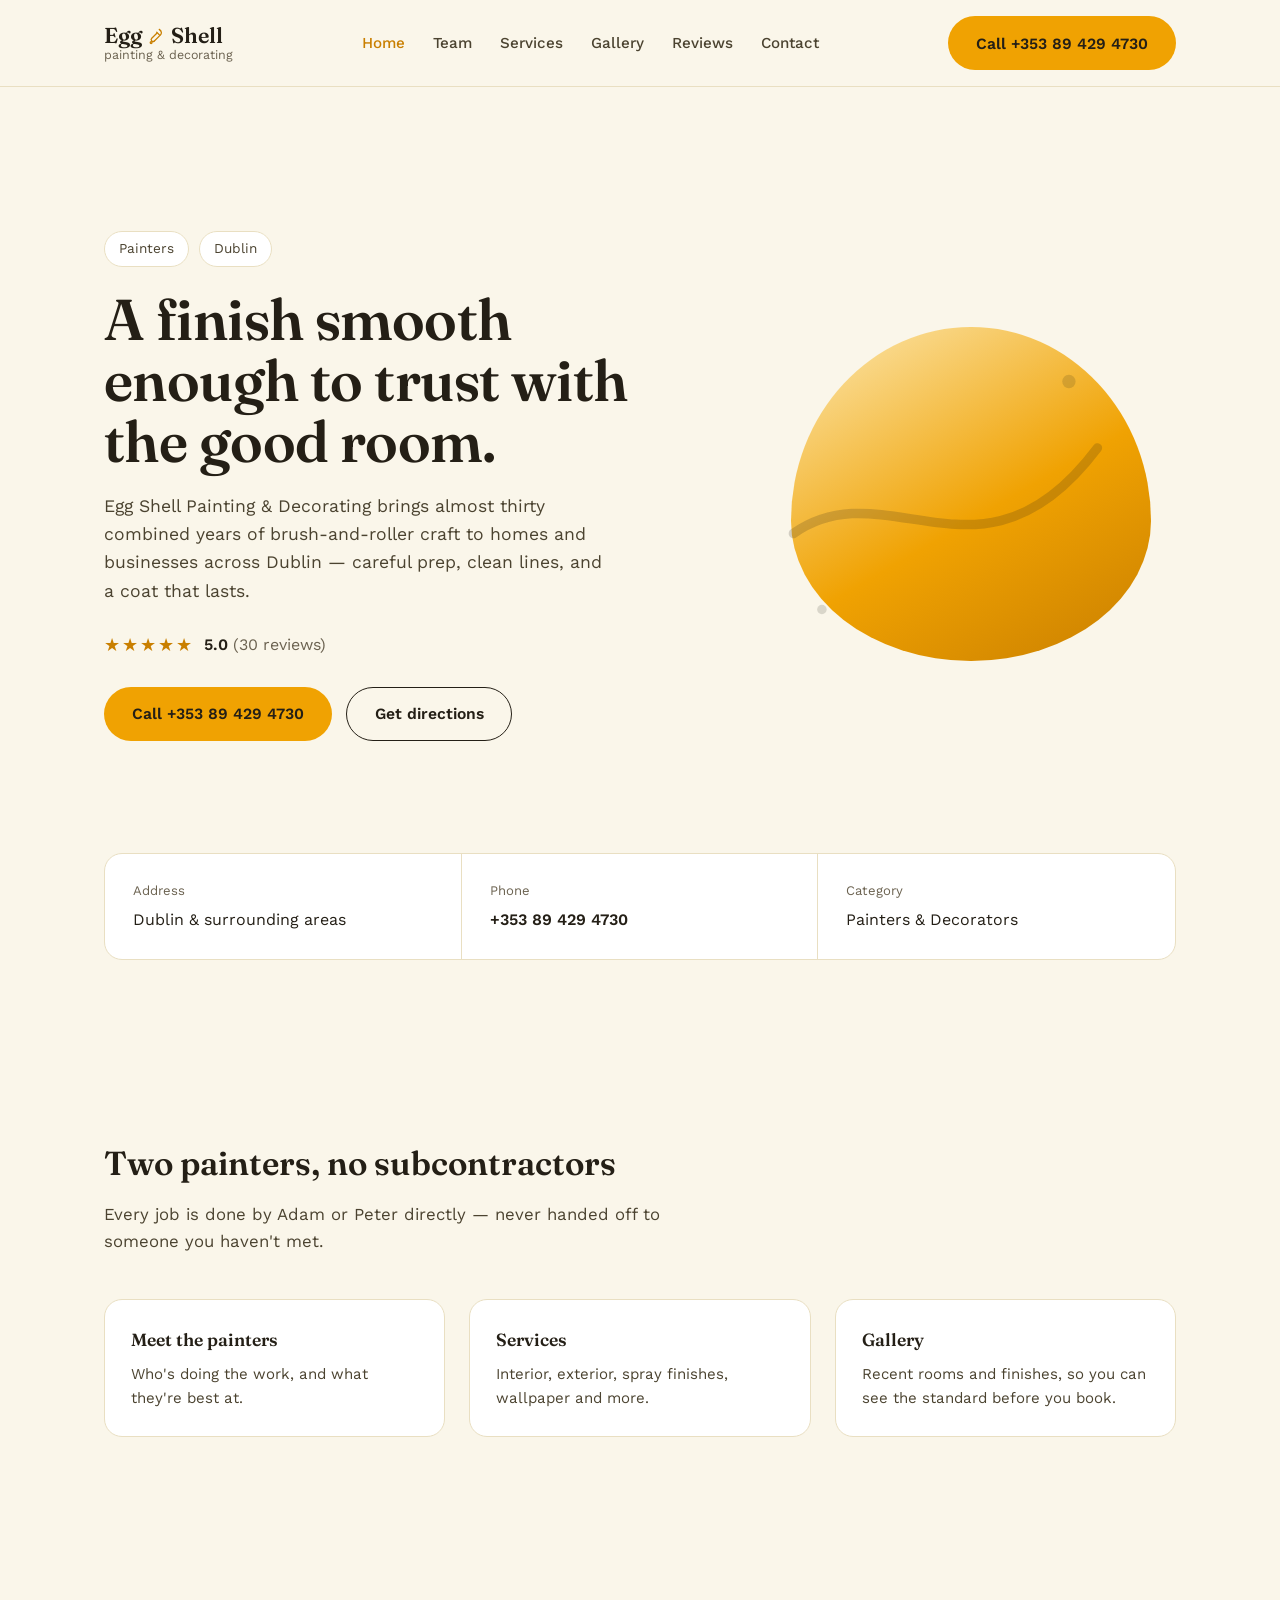
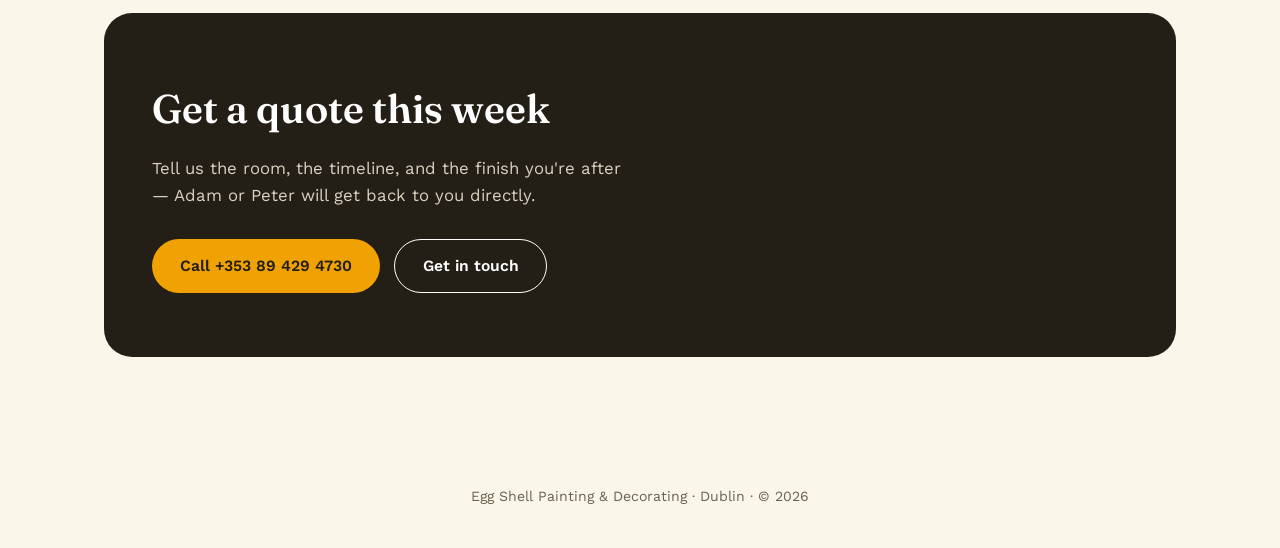
==== index.html @ eede7dd2 "Add files via upload" ====
<!DOCTYPE html>
<html lang="en">
<head>
<meta charset="UTF-8">
<meta name="viewport" content="width=device-width, initial-scale=1.0">
<title>Egg Shell Painting & Decorating | Dublin</title>
<meta name="description" content="Egg Shell Painting & Decorating — painters and decorators serving Dublin. Call Adam or Peter for a quote.">
<link rel="preconnect" href="https://fonts.googleapis.com">
<link rel="preconnect" href="https://fonts.gstatic.com" crossorigin>
<link href="https://fonts.googleapis.com/css2?family=Fraunces:ital,opsz,wght@0,9..144,500;0,9..144,600;0,9..144,700;1,9..144,500&family=Work+Sans:wght@400;500;600;700&display=swap" rel="stylesheet">
<link rel="stylesheet" href="style.css">
</head>
<body>

<header class="site-header">
  <div class="header-inner">
    <a class="wordmark" href="index.html">
      <span class="name">Egg<svg class="brush-icon" viewBox="0 0 24 24" fill="none" stroke="currentColor" stroke-width="1.6" stroke-linecap="round" stroke-linejoin="round" aria-hidden="true"><path d="M15.5 3c1.5 1.1 2.7 2.6 2.7 4.3 0 1.5-.9 2.6-2.1 3.6L9.3 17.6"/><path d="M9.3 17.6c-.9.9-2.4.9-3.3 0-.9-.9-.9-2.4 0-3.3l6.4-6.4"/><path d="M12.3 6.6l4 4"/><circle cx="5.2" cy="19.7" r="1.15"/></svg>Shell</span>
      <span class="tagline">painting &amp; decorating</span>
    </a>
    <nav class="nav" id="siteNav">
      <a href="index.html" class="active">Home</a>
      <a href="team.html">Team</a>
      <a href="services.html">Services</a>
      <a href="gallery.html">Gallery</a>
      <a href="reviews.html">Reviews</a>
      <a href="contact.html">Contact</a>
    </nav>
    <div class="header-actions">
      <a class="btn btn-primary header-call-text" href="tel:+353894294730">Call +353 89 429 4730</a>
      <button class="nav-toggle" id="navToggle" aria-label="Open menu" aria-expanded="false">
        <span></span><span></span><span></span>
      </button>
    </div>
  </div>
</header>

<main>

  <section class="hero">
    <div class="wrap hero-inner">
      <div class="hero-copy">
        <div class="badges">
          <span class="badge">Painters</span>
          <span class="badge">Dublin</span>
        </div>
        <h1>A finish smooth enough to trust with the good room.</h1>
        <p class="lede">Egg Shell Painting &amp; Decorating brings almost thirty combined years of brush-and-roller craft to homes and businesses across Dublin — careful prep, clean lines, and a coat that lasts.</p>
        <div class="rating-row">
          <span class="stars">★★★★★</span>
          <span class="rating-text">5.0 <span class="muted">(30 reviews)</span></span>
        </div>
        <div class="cta-row">
          <a class="btn btn-primary" href="tel:+353894294730">Call +353 89 429 4730</a>
          <a class="btn btn-ghost" href="https://www.google.com/maps/search/?api=1&query=Egg+Shell+Painting+%26+Decorating%2C+Dublin%2C+Ireland" target="_blank" rel="noopener">Get directions</a>
        </div>
      </div>
      <div class="hero-art" aria-hidden="true">
        <div class="egg-shape"></div>
        <svg viewBox="0 0 400 400" preserveAspectRatio="xMidYMid meet">
          <path d="M40 250 C 140 180, 240 320, 360 160" fill="none" stroke="#241F16" stroke-width="10" stroke-linecap="round" opacity="0.18"/>
          <circle cx="330" cy="90" r="7" fill="#241F16" opacity="0.15"/>
          <circle cx="70" cy="330" r="5" fill="#241F16" opacity="0.15"/>
        </svg>
      </div>
    </div>
  </section>

  <section class="details">
    <div class="wrap">
      <div class="details-card">
        <div class="detail">
          <span class="detail-label">Address</span>
          <span>Dublin &amp; surrounding areas</span>
        </div>
        <div class="detail">
          <span class="detail-label">Phone</span>
          <a href="tel:+353894294730">+353 89 429 4730</a>
        </div>
        <div class="detail">
          <span class="detail-label">Category</span>
          <span>Painters &amp; Decorators</span>
        </div>
      </div>
    </div>
  </section>

  <section>
    <div class="wrap">
      <div class="section-head">
        <h2>Two painters, no subcontractors</h2>
        <p>Every job is done by Adam or Peter directly — never handed off to someone you haven't met.</p>
      </div>
      <div class="teaser-grid">
        <a class="teaser-card" href="team.html">
          <h3>Meet the painters</h3>
          <p>Who's doing the work, and what they're best at.</p>
        </a>
        <a class="teaser-card" href="services.html">
          <h3>Services</h3>
          <p>Interior, exterior, spray finishes, wallpaper and more.</p>
        </a>
        <a class="teaser-card" href="gallery.html">
          <h3>Gallery</h3>
          <p>Recent rooms and finishes, so you can see the standard before you book.</p>
        </a>
      </div>
    </div>
  </section>

  <section>
    <div class="cta-band">
      <h2>Get a quote this week</h2>
      <p>Tell us the room, the timeline, and the finish you're after — Adam or Peter will get back to you directly.</p>
      <div class="cta-row">
        <a class="btn btn-primary-inverse" href="tel:+353894294730">Call +353 89 429 4730</a>
        <a class="btn btn-ghost-inverse" href="contact.html">Get in touch</a>
      </div>
    </div>
  </section>

</main>

<footer class="site-footer">
  <div class="wrap">Egg Shell Painting &amp; Decorating · Dublin · © 2026</div>
</footer>

<script src="script.js"></script>
</body>
</html>
---- style.css ----
:root{
  --cream:#FAF6EA;
  --paper:#FFFFFF;
  --ink:#241F16;
  --ink-soft:#4B4330;
  --muted:#6B6250;
  --yolk:#F0A202;
  --yolk-deep:#C97F00;
  --yolk-pale:#FCE9B4;
  --line:#E9DFC2;
  --radius:18px;
}
*{box-sizing:border-box;}
html{scroll-behavior:smooth;}
@media (prefers-reduced-motion: reduce){
  html{scroll-behavior:auto;}
  *{animation-duration:0.001ms !important; animation-iteration-count:1 !important; transition-duration:0.001ms !important;}
}
body{
  margin:0;
  background:var(--cream);
  color:var(--ink);
  font-family:'Work Sans',sans-serif;
  line-height:1.6;
  -webkit-font-smoothing:antialiased;
}
h1,h2,h3{
  font-family:'Fraunces',serif;
  color:var(--ink);
  margin:0;
  font-weight:600;
}
a{color:inherit;}
img,svg{display:block;max-width:100%;}
:focus-visible{outline:2.5px solid var(--yolk-deep); outline-offset:3px; border-radius:4px;}
.wrap{max-width:1120px;margin:0 auto;padding:0 24px;}
section{padding:88px 0;}
@media (max-width:640px){ section{padding:56px 0;} }

/* ---------- Buttons ---------- */
.btn{
  display:inline-flex;align-items:center;justify-content:center;
  padding:0.85rem 1.7rem;
  border-radius:999px;
  font-family:'Work Sans',sans-serif;
  font-weight:600;
  font-size:0.98rem;
  text-decoration:none;
  border:1.5px solid transparent;
  cursor:pointer;
  transition:transform .15s ease, background .2s ease, color .2s ease, border-color .2s ease;
  white-space:nowrap;
}
.btn:hover{transform:translateY(-1px);}
.btn-primary{background:var(--yolk); color:var(--ink);}
.btn-primary:hover{background:var(--yolk-deep); color:var(--paper);}
.btn-ghost{border-color:var(--ink); color:var(--ink); background:transparent;}
.btn-ghost:hover{background:var(--ink); color:var(--paper);}
.btn-primary-inverse{background:var(--yolk); color:var(--ink);}
.btn-primary-inverse:hover{background:var(--yolk-pale);}
.btn-ghost-inverse{border-color:var(--paper); color:var(--paper);}
.btn-ghost-inverse:hover{background:var(--paper); color:var(--ink);}
.btn.small{padding:0.6rem 1.2rem; font-size:0.88rem;}

/* ---------- Header ---------- */
.site-header{
  position:sticky; top:0; z-index:50;
  background:rgba(250,246,234,0.92);
  backdrop-filter:blur(6px);
  border-bottom:1px solid var(--line);
}
.header-inner{
  max-width:1120px;margin:0 auto;padding:16px 24px;
  display:flex; align-items:center; justify-content:space-between; gap:24px;
}
.wordmark{
  text-decoration:none; color:var(--ink);
  display:flex; flex-direction:column; line-height:1.1;
}
.wordmark .name{font-family:'Fraunces',serif; font-weight:600; font-size:1.35rem; display:inline-flex; align-items:center; gap:5px;}
.wordmark .tagline{font-size:0.78rem; color:var(--muted);}
.brush-icon{width:19px; height:19px; color:var(--yolk-deep); flex:none;}
.nav{display:flex; gap:28px;}
.nav a{text-decoration:none; color:var(--ink-soft); font-size:0.95rem; font-weight:500;}
.nav a:hover{color:var(--yolk-deep);}
.nav a.active{color:var(--yolk-deep);}
.header-actions{display:flex; align-items:center; gap:14px;}
.nav-toggle{display:none; background:none; border:none; cursor:pointer; padding:6px;}
.nav-toggle span{display:block; width:22px; height:2px; background:var(--ink); margin:4px 0; border-radius:2px;}
@media (max-width:800px){
  .nav{
    position:absolute; top:100%; left:0; right:0;
    background:var(--paper); border-bottom:1px solid var(--line);
    flex-direction:column; gap:0; max-height:0; overflow:hidden;
    transition:max-height .25s ease;
  }
  .nav.open{max-height:340px;}
  .nav a{padding:14px 24px; border-top:1px solid var(--line); display:block;}
  .header-call-text{display:none;}
  .nav-toggle{display:block;}
}

/* ---------- Hero (home page) ---------- */
.hero-inner{
  display:grid; grid-template-columns:1.1fr 0.9fr; gap:48px; align-items:center;
  padding-top:56px; padding-bottom:24px;
}
@media (max-width:900px){ .hero-inner{grid-template-columns:1fr; padding-top:32px;} }
.badges{display:flex; gap:10px; margin-bottom:22px;}
.badge{
  background:var(--paper); border:1px solid var(--line);
  padding:6px 14px; border-radius:999px; font-size:0.85rem; color:var(--ink-soft);
}
.hero h1{
  font-size:clamp(2.2rem, 4.6vw, 3.6rem);
  line-height:1.06;
  letter-spacing:-0.01em;
  max-width:16ch;
}
.lede{
  margin-top:20px; max-width:46ch;
  font-size:1.1rem; color:var(--ink-soft);
}
.rating-row{display:flex; align-items:center; gap:10px; margin-top:26px;}
.stars{color:var(--yolk-deep); font-size:1.1rem; letter-spacing:2px;}
.rating-text{font-weight:600;}
.rating-text .muted{color:var(--muted); font-weight:400;}
.cta-row{display:flex; gap:14px; margin-top:28px; flex-wrap:wrap;}

.hero-art{position:relative; height:380px;}
.egg-shape{
  position:absolute; inset:0; margin:auto; width:78%; height:88%; left:11%; top:4%;
  border-radius:50% 50% 50% 50% / 58% 58% 42% 42%;
  background:linear-gradient(150deg, var(--yolk-pale) 0%, var(--yolk) 55%, var(--yolk-deep) 100%);
}
.hero-art svg{position:absolute; inset:0; width:100%; height:100%;}
@media (max-width:900px){ .hero-art{height:240px; margin-top:12px;} }

.hero-copy > *{
  opacity:0; transform:translateY(12px);
  animation:rise .6s ease forwards;
}
.hero-copy .badges{animation-delay:.05s;}
.hero-copy h1{animation-delay:.15s;}
.hero-copy .lede{animation-delay:.28s;}
.hero-copy .rating-row{animation-delay:.40s;}
.hero-copy .cta-row{animation-delay:.50s;}
@keyframes rise{ to{opacity:1; transform:none;} }

/* ---------- Page hero (sub-pages) ---------- */
.page-hero{padding:64px 0 8px;}
.page-hero .badges{margin-bottom:20px;}
.page-hero h1{font-size:clamp(2rem,4vw,2.9rem); max-width:22ch;}
.page-hero .lede{margin-top:16px;}

/* ---------- Details strip ---------- */
.details{padding:0 0 88px 0;}
.details-card{
  background:var(--paper); border:1px solid var(--line); border-radius:var(--radius);
  display:grid; grid-template-columns:repeat(3,1fr);
}
.detail{
  padding:26px 28px; border-right:1px solid var(--line);
  display:flex; flex-direction:column; gap:6px;
}
.detail:last-child{border-right:none;}
.detail-label{font-size:0.82rem; color:var(--muted);}
.detail a{text-decoration:none; font-weight:600;}
.detail a:hover{color:var(--yolk-deep);}
@media (max-width:800px){
  .details-card{grid-template-columns:1fr;}
  .detail{border-right:none; border-bottom:1px solid var(--line);}
  .detail:last-child{border-bottom:none;}
}

/* ---------- Section heads ---------- */
.section-head{max-width:56ch; margin-bottom:44px;}
.section-head h2{font-size:clamp(1.6rem,2.6vw,2.1rem);}
.section-head p{margin-top:12px; color:var(--ink-soft); font-size:1.05rem;}

/* ---------- Home teaser links ---------- */
.teaser-grid{display:grid; grid-template-columns:repeat(3,1fr); gap:24px;}
@media (max-width:800px){ .teaser-grid{grid-template-columns:1fr;} }
.teaser-card{
  background:var(--paper); border:1px solid var(--line); border-radius:var(--radius);
  padding:26px; text-decoration:none; display:block;
  transition:border-color .2s ease, transform .15s ease;
}
.teaser-card:hover{border-color:var(--yolk-deep); transform:translateY(-2px);}
.teaser-card h3{font-size:1.1rem; margin-bottom:8px; color:var(--ink);}
.teaser-card p{color:var(--ink-soft); font-size:0.94rem; margin:0;}

/* ---------- Team ---------- */
.team{background:var(--paper); border-top:1px solid var(--line); border-bottom:1px solid var(--line);}
.team-grid{display:grid; grid-template-columns:1fr 1fr; gap:32px;}
@media (max-width:800px){ .team-grid{grid-template-columns:1fr;} }
.team-card{
  display:flex; gap:22px; padding:8px 0;
}
.avatar{
  flex:none; width:88px; height:104px;
  border-radius:50% 50% 50% 50% / 58% 58% 42% 42%;
  background:linear-gradient(150deg, var(--yolk) 0%, var(--yolk-deep) 100%);
  color:var(--paper); display:flex; align-items:center; justify-content:center;
  font-family:'Fraunces',serif; font-weight:600; font-size:1.5rem;
}
.team-card h3{font-size:1.3rem; margin-bottom:2px;}
.team-card .role{color:var(--yolk-deep); font-weight:600; font-size:0.92rem; margin:2px 0 10px;}
.team-card .bio{color:var(--ink-soft); font-size:0.98rem; max-width:42ch;}
.team-card .btn{margin-top:14px;}

/* ---------- Services ---------- */
.services-grid{display:grid; grid-template-columns:repeat(3,1fr); gap:28px;}
@media (max-width:900px){ .services-grid{grid-template-columns:repeat(2,1fr);} }
@media (max-width:640px){ .services-grid{grid-template-columns:1fr;} }
.service-card{
  padding:26px; border:1px solid var(--line); border-radius:var(--radius); background:var(--paper);
}
.service-icon{
  width:40px; height:40px; margin-bottom:16px; color:var(--yolk-deep);
}
.service-card h3{font-size:1.08rem; margin-bottom:8px;}
.service-card p{color:var(--ink-soft); font-size:0.94rem; margin:0;}

/* ---------- Finishes ---------- */
.finishes{background:var(--paper); border-top:1px solid var(--line); border-bottom:1px solid var(--line);}
.finish-grid{display:grid; grid-template-columns:repeat(4,1fr); gap:22px;}
@media (max-width:900px){ .finish-grid{grid-template-columns:repeat(2,1fr);} }
@media (max-width:520px){ .finish-grid{grid-template-columns:1fr;} }
.finish-card{border:1px solid var(--line); border-radius:var(--radius); overflow:hidden;}
.swatch{height:110px;}
.swatch.matt{background:#E7B94A;}
.swatch.eggshell{background:linear-gradient(160deg,#F4CB63 0%, #EDB93E 55%, #E4A929 100%);}
.swatch.satin{background:linear-gradient(115deg,#F7D372 0%, #EAB233 40%, #F7D372 55%, #E0A223 100%);}
.swatch.gloss{background:linear-gradient(120deg,#F9DE8E 0%, #E8B138 30%, #FFFFFF 42%, #E4A929 54%, #DE9E1C 100%);}
.finish-body{padding:18px 20px;}
.finish-body h3{font-size:1.02rem; margin-bottom:6px;}
.finish-body p{color:var(--ink-soft); font-size:0.9rem; margin:0;}

/* ---------- Gallery ---------- */
.gallery-grid{display:grid; grid-template-columns:repeat(3,1fr); gap:18px;}
@media (max-width:900px){ .gallery-grid{grid-template-columns:repeat(2,1fr);} }
@media (max-width:560px){ .gallery-grid{grid-template-columns:1fr;} }
.gallery-item{
  border-radius:var(--radius); overflow:hidden; border:1px solid var(--line);
  aspect-ratio:4/5; background:var(--paper); cursor:pointer; padding:0;
  display:block; width:100%;
}
.gallery-item img{width:100%; height:100%; object-fit:cover; display:block; transition:transform .35s ease;}
.gallery-item:hover img{transform:scale(1.045);}

.lightbox{
  position:fixed; inset:0; background:rgba(36,31,22,0.92); z-index:200;
  display:none; align-items:center; justify-content:center; padding:32px;
}
.lightbox.open{display:flex;}
.lightbox img{max-width:min(920px,92vw); max-height:86vh; border-radius:14px; box-shadow:0 24px 60px rgba(0,0,0,.45);}
.lightbox-close{
  position:absolute; top:22px; right:26px; background:none; border:none;
  color:var(--paper); font-size:2rem; line-height:1; cursor:pointer; font-family:'Work Sans',sans-serif;
}
.lightbox-close:hover{color:var(--yolk);}

/* ---------- Reviews ---------- */
.reviews-grid{display:grid; grid-template-columns:repeat(3,1fr); gap:26px;}
@media (max-width:800px){ .reviews-grid{grid-template-columns:1fr;} }
.review-card{
  background:var(--paper); border:1px solid var(--line); border-radius:var(--radius); padding:26px;
}
.review-card .stars{display:block; margin-bottom:14px;}
.review-card p{color:var(--ink-soft); font-size:0.98rem;}
.review-card .author{margin-top:16px; font-weight:600; color:var(--ink); font-size:0.92rem;}

/* ---------- Review submission form ---------- */
.review-form-wrap{
  background:var(--paper); border:1px solid var(--line); border-radius:var(--radius);
  padding:40px; max-width:640px; margin:0 auto;
}
.review-form-wrap h2{font-size:clamp(1.4rem,2.4vw,1.8rem);}
.review-form-wrap > p{color:var(--ink-soft); margin-top:10px; font-size:0.98rem;}
.review-form{margin-top:28px; display:flex; flex-direction:column; gap:20px;}
.review-form button[type="submit"]{align-self:flex-start;}
.form-row{display:grid; grid-template-columns:1fr 1fr; gap:16px;}
@media (max-width:560px){ .form-row{grid-template-columns:1fr;} }
.form-field{display:flex; flex-direction:column; gap:7px;}
.form-field label{font-size:0.88rem; font-weight:600; color:var(--ink-soft);}
.form-field input[type="text"],
.form-field input[type="email"],
.form-field textarea{
  font-family:'Work Sans',sans-serif; font-size:0.98rem; color:var(--ink);
  border:1.5px solid var(--line); border-radius:12px; padding:12px 14px;
  background:var(--cream); resize:vertical;
}
.form-field textarea{min-height:120px;}
.form-field input:focus, .form-field textarea:focus{outline:none; border-color:var(--yolk-deep);}

.star-rating{display:flex; flex-direction:row-reverse; gap:4px; width:max-content;}
.star-rating input{position:absolute; opacity:0; pointer-events:none;}
.star-rating label{
  font-size:1.9rem; line-height:1; color:var(--line); cursor:pointer;
  transition:color .15s ease;
}
.star-rating label:hover,
.star-rating label:hover ~ label,
.star-rating input:checked ~ label{color:var(--yolk-deep);}

.form-note{font-size:0.85rem; color:var(--muted); margin-top:-4px;}
.form-success{
  display:none; background:var(--yolk-pale); border:1px solid var(--yolk); border-radius:12px;
  padding:16px 18px; color:var(--ink); font-size:0.95rem; margin-top:6px;
}
.form-success.show{display:block;}

/* ---------- Contact page ---------- */
.contact-details{display:grid; grid-template-columns:1fr 1fr; gap:32px; margin-bottom:48px;}
@media (max-width:800px){ .contact-details{grid-template-columns:1fr;} }
.contact-block{background:var(--paper); border:1px solid var(--line); border-radius:var(--radius); padding:28px;}
.contact-block h3{font-size:1.05rem; margin-bottom:16px;}
.contact-block .row{display:flex; justify-content:space-between; padding:10px 0; border-top:1px solid var(--line); font-size:0.95rem;}
.contact-block .row:first-of-type{border-top:none;}
.contact-block .row span:first-child{color:var(--muted);}
.contact-block .row a{font-weight:600; text-decoration:none;}
.contact-block .row a:hover{color:var(--yolk-deep);}
.map-embed{width:100%; height:340px; border:1px solid var(--line); border-radius:var(--radius); display:block;}

/* ---------- CTA band (reused on every page) ---------- */
.cta-band{
  background:var(--ink); color:var(--paper); border-radius:28px;
  margin:0 24px; padding:64px 48px;
  max-width:1072px; margin-left:auto; margin-right:auto;
}
@media (max-width:700px){ .cta-band{padding:44px 26px;} }
.cta-band h2{color:var(--paper); font-size:clamp(1.8rem,3.4vw,2.5rem); max-width:20ch;}
.cta-band p{color:#D8D2C2; margin-top:14px; max-width:48ch; font-size:1.05rem;}
.cta-band .cta-row{margin-top:30px;}
.contact-meta{
  margin-top:40px; padding-top:28px; border-top:1px solid rgba(255,255,255,0.15);
  display:flex; flex-wrap:wrap; gap:32px; color:#D8D2C2; font-size:0.92rem;
}
.contact-meta strong{color:var(--paper); display:block; margin-bottom:4px; font-weight:600;}

/* ---------- Footer ---------- */
.site-footer{
  padding:40px 0; text-align:center; color:var(--muted); font-size:0.88rem;
}
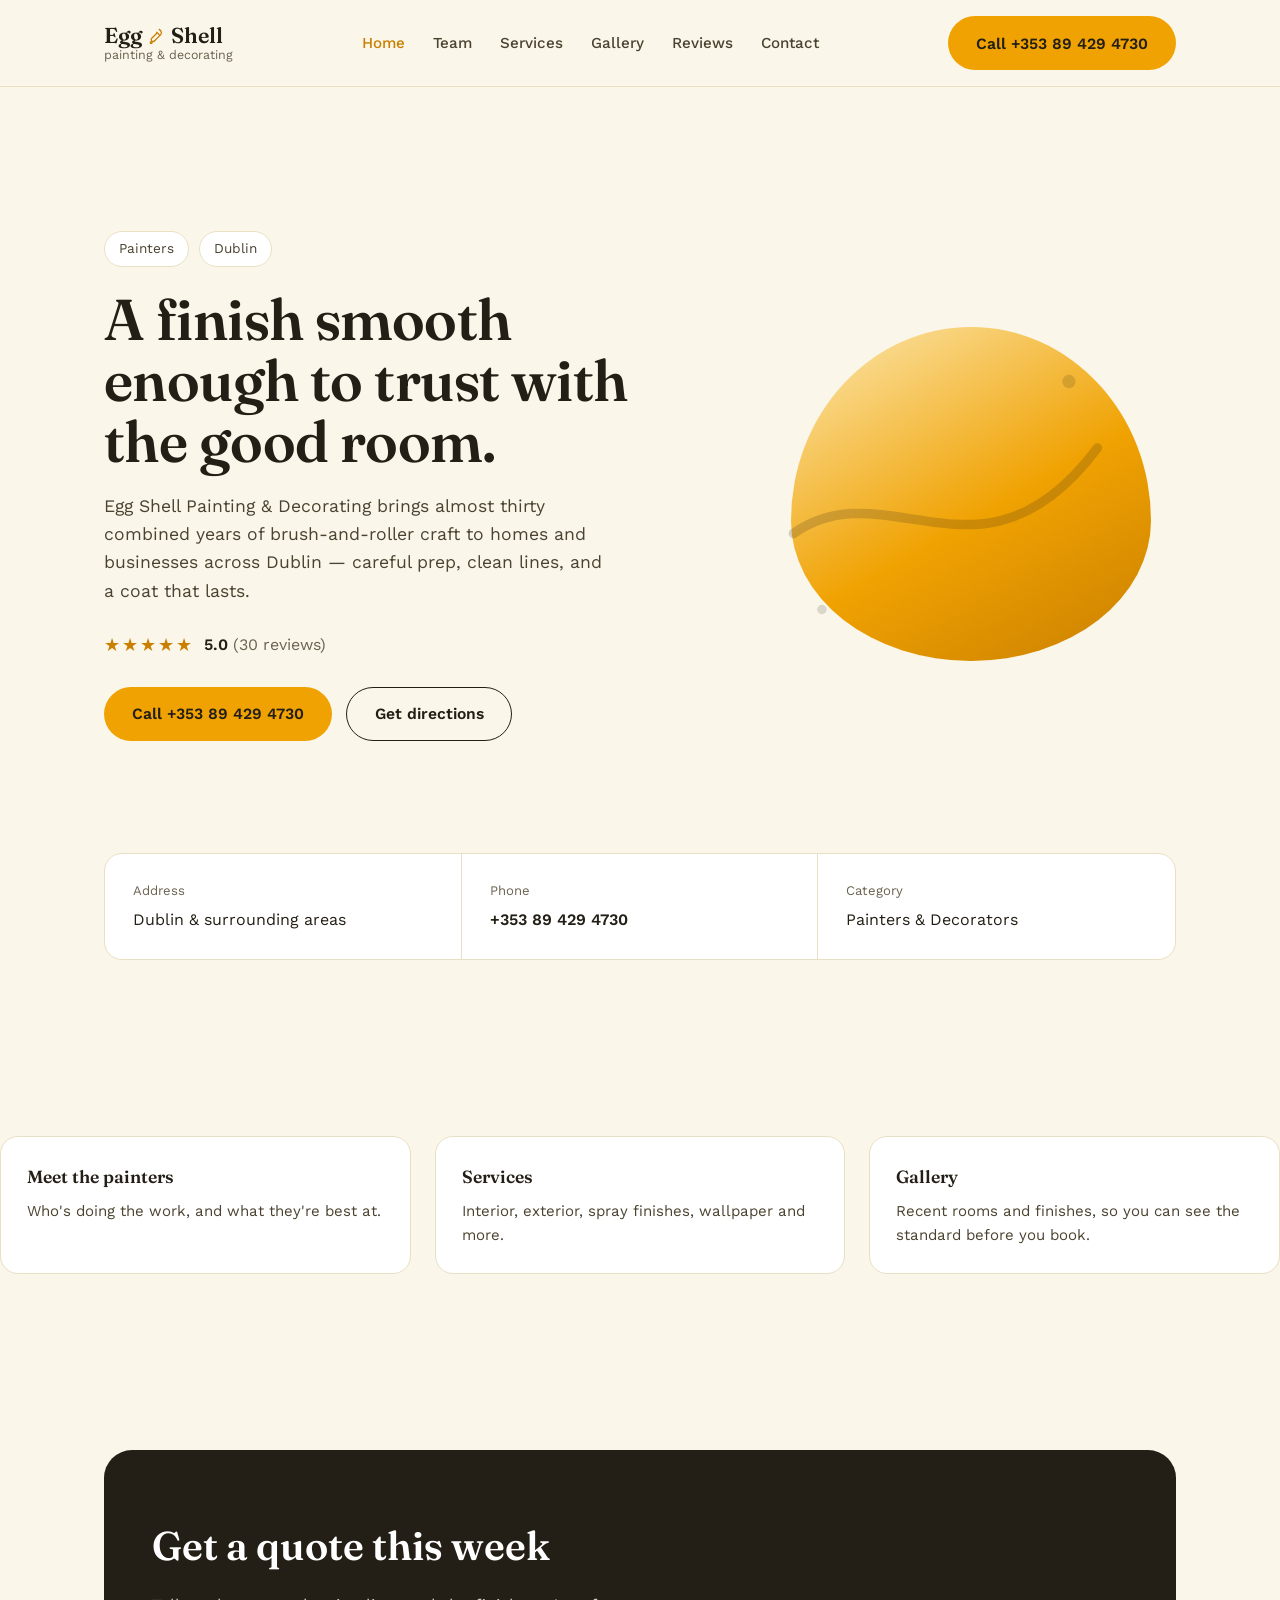
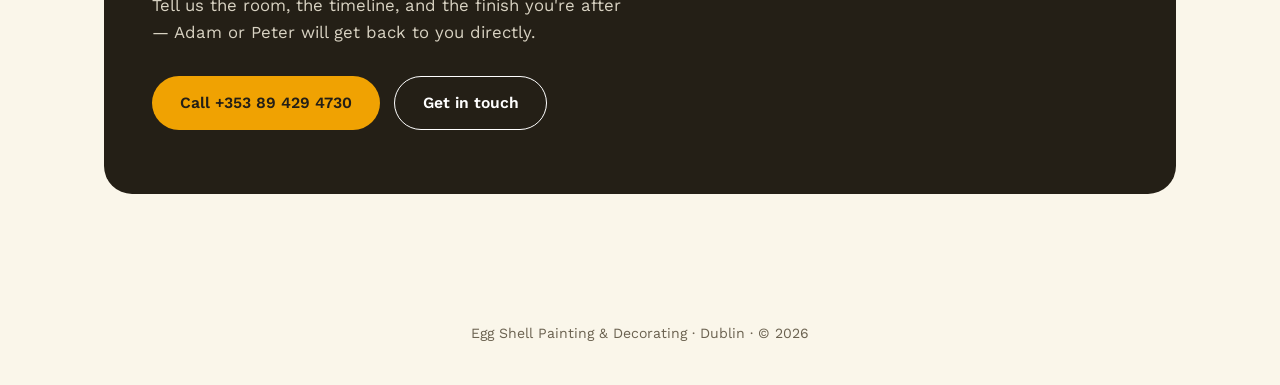
==== commit ea75dafe: "Update index.html" ====
--- a/index.html
+++ b/index.html
@@ -86,10 +86,6 @@
   </section>
 
   <section>
-    <div class="wrap">
-      <div class="section-head">
-        <h2>Two painters, no subcontractors</h2>
-        <p>Every job is done by Adam or Peter directly — never handed off to someone you haven't met.</p>
       </div>
       <div class="teaser-grid">
         <a class="teaser-card" href="team.html">
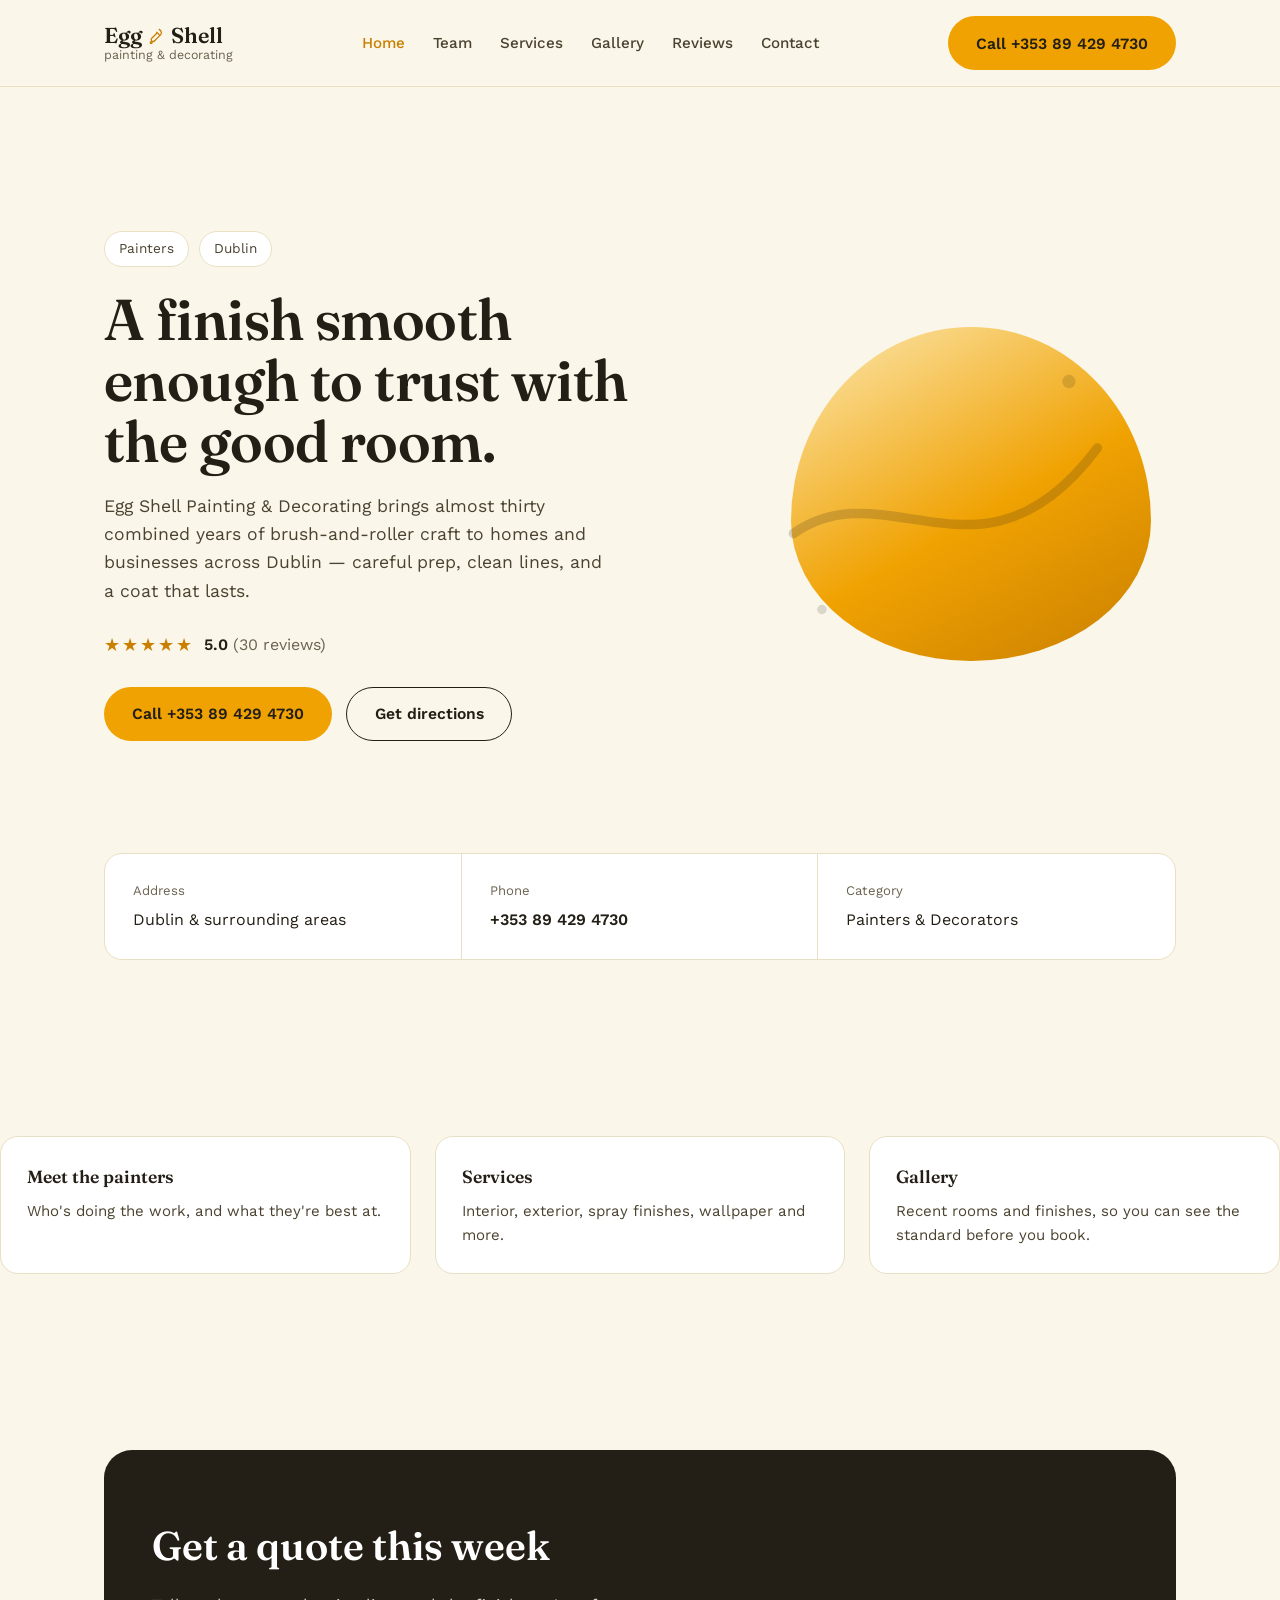
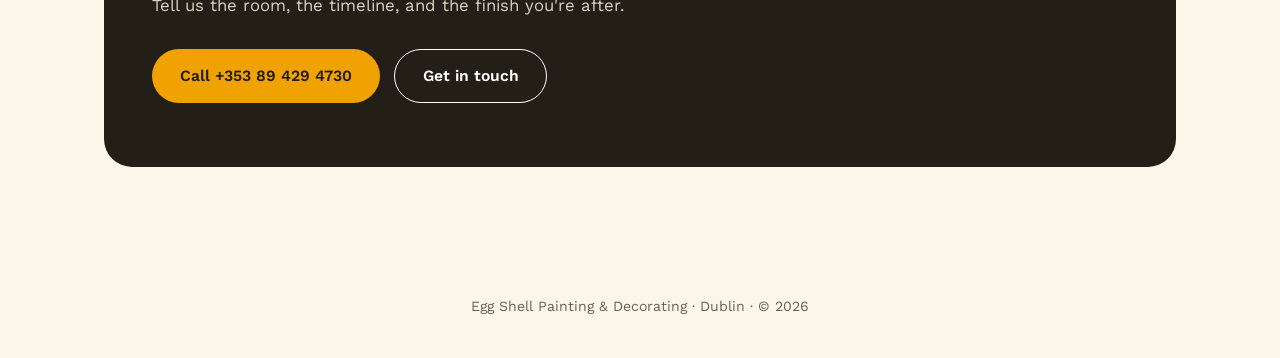
==== commit 93952665: "Update index.html" ====
--- a/index.html
+++ b/index.html
@@ -107,7 +107,7 @@
   <section>
     <div class="cta-band">
       <h2>Get a quote this week</h2>
-      <p>Tell us the room, the timeline, and the finish you're after — Adam or Peter will get back to you directly.</p>
+      <p>Tell us the room, the timeline, and the finish you're after.</p>
       <div class="cta-row">
         <a class="btn btn-primary-inverse" href="tel:+353894294730">Call +353 89 429 4730</a>
         <a class="btn btn-ghost-inverse" href="contact.html">Get in touch</a>
